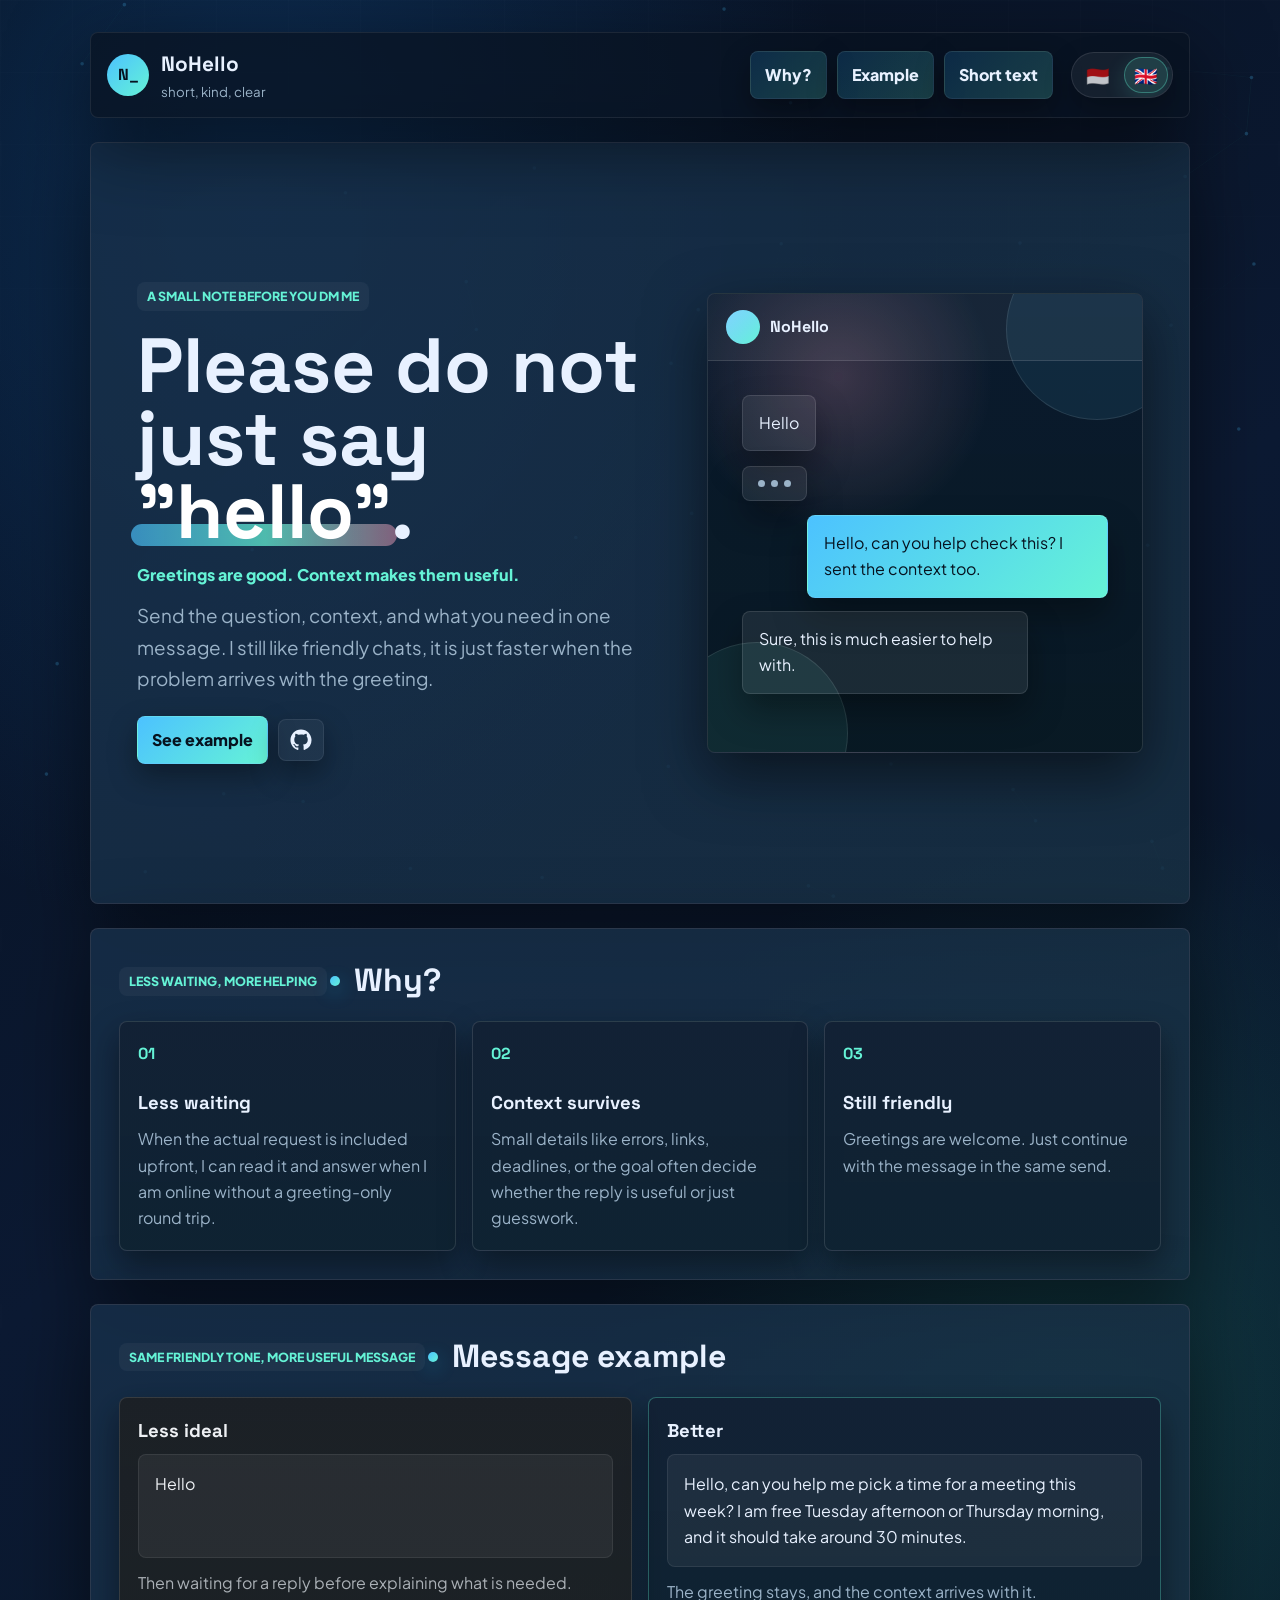
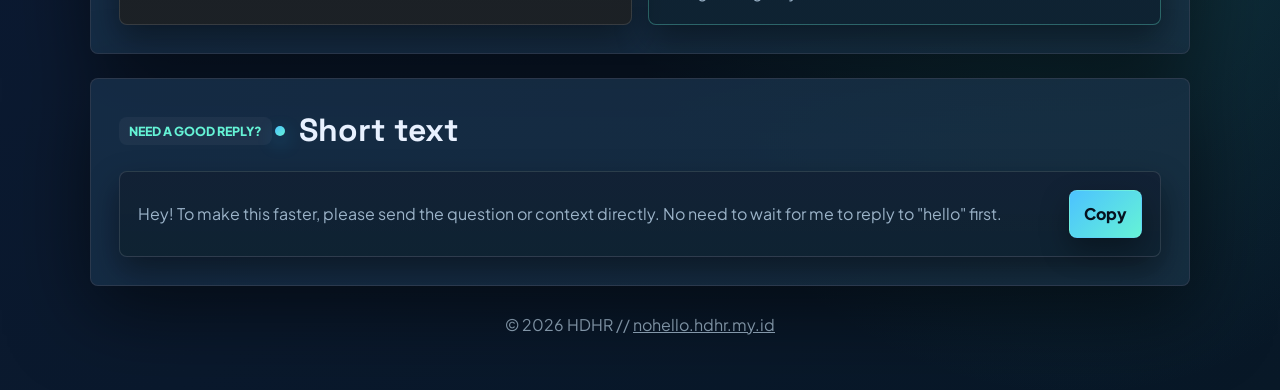
==== en/index.html @ 3a68c8d6 "Initial commit" ====
<!doctype html>
<html lang="en">
  <head>
    <meta charset="utf-8">
    <meta name="viewport" content="width=device-width, initial-scale=1">
    <title>NoHello // HDHR</title>
    <meta name="description" content="A short bilingual NoHello page for faster, kinder messages.">
    <meta name="theme-color" content="#071120">
    <meta property="og:title" content="NoHello // HDHR">
    <meta property="og:description" content="Please skip the lone hello and send the context too.">
    <meta property="og:type" content="website">
    <meta property="og:url" content="https://nohello.hdhr.my.id/en/">
    <link rel="canonical" href="https://nohello.hdhr.my.id/en/">
    <link rel="icon" href="../assets/favicon.ico" type="image/x-icon">
    <link rel="preconnect" href="https://fonts.googleapis.com">
    <link rel="preconnect" href="https://fonts.gstatic.com" crossorigin>
    <link href="https://fonts.googleapis.com/css2?family=Plus+Jakarta+Sans:wght@400;600;700;800&family=Space+Grotesk:wght@500;700&display=swap" rel="stylesheet">
    <link rel="stylesheet" href="../style.css">
  </head>
  <body>
    <canvas id="signal-canvas" aria-hidden="true"></canvas>

    <div class="container">
      <header>
        <a class="brand" href="#top" aria-label="NoHello home">
          <span class="brand-mark">N_</span>
          <span>
            <strong>NoHello</strong>
            <small data-i18n="brandTagline">short, kind, clear</small>
          </span>
        </a>

        <nav aria-label="Primary navigation">
          <a href="#why" data-i18n="navWhy">Why?</a>
          <a href="#example" data-i18n="navExample">Example</a>
          <a href="#copy" data-i18n="navCopy">Short text</a>
        </nav>

        <div class="lang-switch" aria-label="Language">
          <span class="lang-indicator" aria-hidden="true"></span>
          <a href="/id/" data-lang="id" aria-label="Bahasa Indonesia" title="Bahasa Indonesia">🇮🇩</a>
          <a class="is-active" href="/en/" data-lang="en" aria-label="English" title="English">🇬🇧</a>
        </div>
      </header>

      <main id="top">
        <section class="hero" aria-labelledby="hero-title">
          <div class="hero-copy">
            <p class="eyebrow" data-i18n="heroEyebrow">A small note before you DM me</p>
            <h1 id="hero-title" data-i18n-html="heroTitle">Please do not just say <span>"hello"</span>.</h1>
            <p id="typing-effect" class="typing" aria-live="polite"></p>
            <p class="lead" data-i18n="heroLead">Send the question, context, and what you need in one message. I still like friendly chats, it is just faster when the problem arrives with the greeting.</p>
            <div class="hero-actions">
              <a class="button primary" href="#example" data-i18n="heroCta">See example</a>
              <a class="button icon-button github-button" href="https://github.com/NoHello" rel="noreferrer" aria-label="Open NoHello on GitHub" data-i18n-aria="githubCta">
                <svg viewBox="0 0 24 24" aria-hidden="true" focusable="false">
                  <path fill-rule="evenodd" clip-rule="evenodd" d="M12 .5C5.65.5.5 5.65.5 12c0 5.09 3.29 9.39 7.86 10.91.58.1.79-.25.79-.56 0-.28-.01-1.2-.02-2.18-3.2.7-3.88-1.36-3.88-1.36-.52-1.33-1.28-1.68-1.28-1.68-1.05-.72.08-.7.08-.7 1.16.08 1.77 1.19 1.77 1.19 1.03 1.76 2.7 1.25 3.36.96.1-.75.4-1.25.73-1.54-2.56-.29-5.25-1.28-5.25-5.7 0-1.26.45-2.29 1.19-3.1-.12-.29-.52-1.47.11-3.05 0 0 .97-.31 3.17 1.18A10.96 10.96 0 0 1 12 5.98c.98 0 1.97.13 2.89.39 2.2-1.49 3.17-1.18 3.17-1.18.63 1.58.23 2.76.11 3.05.74.81 1.19 1.84 1.19 3.1 0 4.43-2.7 5.41-5.27 5.7.41.36.78 1.06.78 2.14 0 1.55-.01 2.8-.01 3.18 0 .31.21.67.8.56A11.51 11.51 0 0 0 23.5 12C23.5 5.65 18.35.5 12 .5Z"/>
                </svg>
              </a>
            </div>
          </div>

          <div class="chat-preview" aria-hidden="true">
            <div class="phone-bar">
              <span></span>
              <strong>NoHello</strong>
            </div>
            <div class="chat-stream">
              <p class="bubble other" data-chat="hello">Hello</p>
              <p class="bubble typing-dots"><span></span><span></span><span></span></p>
              <p class="bubble me" data-chat="better">Hello, can you help check this? I sent the context too.</p>
              <p class="bubble other small" data-chat="thanks">Sure, this is much easier to help with.</p>
            </div>
          </div>
        </section>

        <section id="why" aria-labelledby="why-title">
          <p class="eyebrow" data-i18n="whyEyebrow">Less waiting, more helping</p>
          <h2 id="why-title" data-i18n="whyTitle">Why?</h2>
          <div class="grid three">
            <article class="info-card">
              <span class="card-index">01</span>
              <h3 data-i18n="whyOneTitle">Less waiting</h3>
              <p data-i18n="whyOneText">When the actual request is included upfront, I can read it and answer when I am online without a greeting-only round trip.</p>
            </article>
            <article class="info-card">
              <span class="card-index">02</span>
              <h3 data-i18n="whyTwoTitle">Context survives</h3>
              <p data-i18n="whyTwoText">Small details like errors, links, deadlines, or the goal often decide whether the reply is useful or just guesswork.</p>
            </article>
            <article class="info-card">
              <span class="card-index">03</span>
              <h3 data-i18n="whyThreeTitle">Still friendly</h3>
              <p data-i18n="whyThreeText">Greetings are welcome. Just continue with the message in the same send.</p>
            </article>
          </div>
        </section>

        <section id="example" aria-labelledby="example-title">
          <p class="eyebrow" data-i18n="exampleEyebrow">Same friendly tone, more useful message</p>
          <h2 id="example-title" data-i18n="exampleTitle">Message example</h2>
          <div class="compare">
            <article class="message-card bad">
              <h3 data-i18n="badTitle">Less ideal</h3>
              <p data-i18n="badText">Hello</p>
              <p data-i18n="badMeta">Then waiting for a reply before explaining what is needed.</p>
            </article>
            <article class="message-card good">
              <h3 data-i18n="goodTitle">Better</h3>
              <p data-i18n="goodText">Hello, can you help me pick a time for a meeting this week? I am free Tuesday afternoon or Thursday morning, and it should take around 30 minutes.</p>
              <p data-i18n="goodMeta">The greeting stays, and the context arrives with it.</p>
            </article>
          </div>
        </section>

        <section id="copy" aria-labelledby="copy-title">
          <p class="eyebrow" data-i18n="copyEyebrow">Need a good reply?</p>
          <h2 id="copy-title" data-i18n="copyTitle">Short text</h2>
          <div class="copy-box">
            <p id="copyText" data-i18n="copyText">Hey! To make this faster, please send the question or context directly. No need to wait for me to reply to "hello" first.</p>
            <button id="copyButton" class="button primary" type="button" data-i18n="copyButton">Copy</button>
          </div>
        </section>
      </main>

      <footer>
        <p>© <span id="current-year"></span> HDHR // <a href="https://nohello.hdhr.my.id/en/">nohello.hdhr.my.id</a></p>
      </footer>
    </div>

    <script src="../script.js"></script>
  </body>
</html>
---- style.css ----
:root {
  --ink: #e8f1ff;
  --muted: #9bb3c8;
  --accent: #4cc2ff;
  --accent-2: #65f3d6;
  --accent-3: #ffd28c;
  --warm: #ff9fbd;
  --card: rgba(17, 31, 54, 0.82);
  --border: rgba(255, 255, 255, 0.12);
  --shadow: 0 24px 80px rgba(0, 0, 0, 0.55);
}

* {
  box-sizing: border-box;
}

html {
  scroll-behavior: smooth;
}

body {
  min-height: 100vh;
  margin: 0;
  overflow-x: hidden;
  font-family: "Plus Jakarta Sans", Arial, sans-serif;
  line-height: 1.65;
  color: var(--ink);
  background:
    radial-gradient(110% 90% at 20% 10%, rgba(20, 84, 152, 0.42), transparent 42%),
    radial-gradient(100% 80% at 84% 70%, rgba(44, 176, 142, 0.22), transparent 38%),
    linear-gradient(145deg, #071120 0%, #0c1a33 46%, #081827 100%);
}

body::before {
  position: fixed;
  inset: 0;
  z-index: 0;
  pointer-events: none;
  content: "";
  background-image:
    linear-gradient(rgba(255, 255, 255, 0.025) 1px, transparent 1px),
    linear-gradient(90deg, rgba(255, 255, 255, 0.025) 1px, transparent 1px);
  background-size: 72px 72px;
  mask-image: linear-gradient(to bottom, rgba(0, 0, 0, 0.48), transparent 82%);
}

a {
  color: inherit;
}

#signal-canvas {
  position: fixed;
  inset: 0;
  z-index: 0;
  width: 100%;
  height: 100%;
  pointer-events: none;
  opacity: 0.42;
}

.container {
  position: relative;
  z-index: 1;
  width: min(1100px, 92vw);
  margin: 0 auto;
  padding: 32px 0 42px;
}

header {
  position: sticky;
  top: 16px;
  z-index: 10;
  display: grid;
  grid-template-columns: auto 1fr auto;
  gap: 18px;
  align-items: center;
  padding: 14px 16px;
  background: rgba(9, 18, 32, 0.72);
  border: 1px solid rgba(255, 255, 255, 0.08);
  border-radius: 8px;
  box-shadow: var(--shadow);
  backdrop-filter: blur(14px);
}

.brand {
  display: inline-flex;
  gap: 12px;
  align-items: center;
  min-width: 0;
  text-decoration: none;
}

.brand-mark {
  display: grid;
  width: 42px;
  height: 42px;
  place-items: center;
  flex: 0 0 auto;
  font-family: "Space Grotesk", sans-serif;
  font-weight: 800;
  color: #06121f;
  background: linear-gradient(135deg, var(--accent), var(--accent-2));
  border-radius: 50%;
}

.brand strong {
  display: block;
  font-family: "Space Grotesk", sans-serif;
  font-size: 1.3rem;
}

.brand small {
  display: block;
  color: var(--muted);
  white-space: nowrap;
}

nav,
.hero-actions {
  display: flex;
  gap: 10px;
  align-items: center;
}

.lang-switch,
.hero-actions {
  display: flex;
  align-items: center;
}

nav {
  justify-content: flex-end;
  min-width: 0;
}

nav a,
.button {
  min-height: 42px;
  padding: 10px 14px;
  font: inherit;
  font-weight: 800;
  color: var(--ink);
  text-decoration: none;
  cursor: pointer;
  background: linear-gradient(135deg, rgba(35, 143, 218, 0.2), rgba(73, 190, 170, 0.26));
  border: 1px solid rgba(255, 255, 255, 0.08);
  border-radius: 8px;
  box-shadow: 0 12px 28px rgba(0, 0, 0, 0.35);
  transition: transform 0.2s ease, box-shadow 0.2s ease, background 0.2s ease;
}

.lang-switch {
  position: relative;
  gap: 4px;
  padding: 4px;
  background: rgba(255, 255, 255, 0.055);
  border: 1px solid rgba(255, 255, 255, 0.1);
  border-radius: 999px;
  box-shadow: 0 12px 28px rgba(0, 0, 0, 0.28);
  overflow: hidden;
}

.lang-indicator {
  position: absolute;
  top: 4px;
  bottom: 4px;
  left: 4px;
  width: calc(50% - 6px);
  pointer-events: none;
  background: rgba(101, 243, 214, 0.14);
  border: 1px solid rgba(101, 243, 214, 0.34);
  border-radius: 999px;
  box-shadow: 0 8px 22px rgba(101, 243, 214, 0.16);
  transition: transform 0.32s ease;
}

html[lang="en"] .lang-indicator {
  transform: translateX(calc(100% + 4px));
}

.lang-switch a {
  position: relative;
  z-index: 1;
  display: inline-grid;
  min-width: 42px;
  min-height: 36px;
  padding: 0 10px;
  place-items: center;
  font-size: 1.18rem;
  line-height: 1;
  text-decoration: none;
  border-radius: 999px;
  filter: saturate(0.78);
  opacity: 0.74;
  transition: filter 0.22s ease, opacity 0.22s ease, transform 0.22s ease;
}

nav a:hover,
.button:hover {
  transform: translateY(-2px);
  box-shadow: 0 16px 36px rgba(0, 0, 0, 0.48);
}

.lang-switch a:hover {
  transform: translateY(-1px);
  opacity: 1;
}

.lang-switch a.is-active {
  filter: saturate(1.08);
  opacity: 1;
}

.button.primary {
  color: #06121f;
  background: linear-gradient(135deg, var(--accent), var(--accent-2));
}

main {
  transition: opacity 0.22s ease, transform 0.22s ease, filter 0.22s ease;
}

body.is-switching main {
  opacity: 0;
  filter: blur(4px);
  transform: translateY(8px);
}

.button.ghost {
  background: rgba(255, 255, 255, 0.04);
}

.icon-button {
  display: inline-grid;
  width: 46px;
  min-width: 46px;
  padding: 0;
  place-items: center;
  background: rgba(255, 255, 255, 0.045);
}

.icon-button svg {
  width: 22px;
  height: 22px;
  fill: currentColor;
}

.github-button:hover {
  color: var(--accent-2);
}

main section {
  position: relative;
  margin-top: 24px;
  padding: 34px 28px 28px;
  overflow: hidden;
  scroll-margin-top: 118px;
  background: var(--card);
  border: 1px solid var(--border);
  border-radius: 8px;
  box-shadow: var(--shadow);
}

main section::after {
  position: absolute;
  inset: 0;
  z-index: 0;
  pointer-events: none;
  content: "";
  background: linear-gradient(135deg, rgba(76, 194, 255, 0.08), rgba(101, 243, 214, 0.07));
  mix-blend-mode: screen;
}

main section > * {
  position: relative;
  z-index: 1;
}

.hero {
  display: grid;
  grid-template-columns: minmax(0, 1.1fr) minmax(320px, 0.9fr);
  gap: clamp(22px, 4vw, 36px);
  align-items: center;
  min-height: calc(100vh - 138px);
  padding: clamp(28px, 5vw, 46px);
}

.eyebrow {
  display: inline-flex;
  max-width: 100%;
  padding: 6px 10px;
  margin: 0 0 18px;
  overflow-wrap: anywhere;
  font-weight: 800;
  font-size: 0.78rem;
  line-height: 1.35;
  color: var(--accent-2);
  text-transform: uppercase;
  background: rgba(255, 255, 255, 0.045);
  border-radius: 8px;
  box-shadow: none;
}

h1,
h2,
h3,
p {
  margin-top: 0;
}

h1,
h2,
h3 {
  font-family: "Space Grotesk", "Plus Jakarta Sans", sans-serif;
}

h1 {
  max-width: 860px;
  margin-bottom: 14px;
  font-size: clamp(2.45rem, 6vw, 5.4rem);
  line-height: 0.95;
  animation: hero-rise 0.85s 0.18s ease both;
}

h1 span {
  position: relative;
  display: inline-block;
  color: #ffffff;
  white-space: nowrap;
}

h1 span::after {
  position: absolute;
  right: -0.08em;
  bottom: 0.03em;
  left: -0.08em;
  z-index: -1;
  height: 0.28em;
  content: "";
  background: linear-gradient(90deg, rgba(76, 194, 255, 0.65), rgba(101, 243, 214, 0.72), rgba(255, 159, 189, 0.46));
  border-radius: 999px;
  transform-origin: left center;
  animation: highlight-sweep 3.4s ease-in-out infinite;
}

h2 {
  display: inline-flex;
  gap: 14px;
  align-items: center;
  margin-bottom: 22px;
  font-size: clamp(1.45rem, 3vw, 2rem);
  line-height: 1.12;
}

h2::before {
  width: 10px;
  height: 10px;
  flex: 0 0 auto;
  content: "";
  background: linear-gradient(135deg, var(--accent), var(--accent-2));
  border-radius: 50%;
  box-shadow: 0 6px 18px rgba(26, 180, 255, 0.4);
}

.typing {
  min-height: 1.5em;
  margin-bottom: 12px;
  font-weight: 800;
  color: var(--accent-2);
}

.lead {
  max-width: 720px;
  margin-bottom: 22px;
  font-size: clamp(1.02rem, 2vw, 1.18rem);
  color: var(--muted);
}

.chat-preview {
  position: relative;
  overflow: hidden;
  min-height: 460px;
  background:
    radial-gradient(circle at 30% 18%, rgba(255, 159, 189, 0.2), transparent 32%),
    linear-gradient(180deg, rgba(10, 25, 44, 0.9), rgba(8, 25, 35, 0.94));
  border: 1px solid var(--border);
  border-radius: 8px;
  box-shadow: 0 22px 60px rgba(0, 0, 0, 0.52);
}

.chat-preview::before,
.chat-preview::after {
  position: absolute;
  width: 180px;
  height: 180px;
  content: "";
  border: 1px solid rgba(255, 255, 255, 0.1);
  border-radius: 50%;
  animation: drift 8s ease-in-out infinite;
}

.chat-preview::before {
  top: -56px;
  right: -46px;
  background: rgba(76, 194, 255, 0.09);
}

.chat-preview::after {
  bottom: -72px;
  left: -42px;
  background: rgba(101, 243, 214, 0.08);
  animation-delay: -3s;
}

.phone-bar {
  position: relative;
  z-index: 1;
  display: flex;
  gap: 10px;
  align-items: center;
  padding: 16px 18px;
  background: rgba(255, 255, 255, 0.05);
  border-bottom: 1px solid var(--border);
}

.phone-bar span {
  width: 34px;
  height: 34px;
  background:
    linear-gradient(135deg, rgba(255, 255, 255, 0.3), transparent),
    linear-gradient(135deg, var(--accent), var(--accent-2));
  border-radius: 999px;
}

.phone-bar strong {
  font-family: "Space Grotesk", sans-serif;
}

.chat-stream {
  position: relative;
  z-index: 1;
  display: flex;
  flex-direction: column;
  gap: 14px;
  padding: clamp(20px, 4vw, 34px);
}

.bubble {
  width: fit-content;
  max-width: min(82%, 360px);
  padding: 14px 16px;
  margin: 0;
  color: var(--ink);
  background: rgba(255, 255, 255, 0.075);
  border: 1px solid rgba(255, 255, 255, 0.11);
  border-radius: 8px;
  box-shadow: 0 18px 34px rgba(0, 0, 0, 0.34);
  animation: bubble-in 0.7s both, float-soft 5.5s ease-in-out infinite;
}

.bubble.me {
  align-self: flex-end;
  color: #06121f;
  background: linear-gradient(135deg, var(--accent), var(--accent-2));
  animation-delay: 0.35s, 1s;
}

.bubble.other {
  align-self: flex-start;
}

.bubble.small {
  max-width: min(78%, 320px);
  animation-delay: 0.75s, 2s;
}

.typing-dots {
  display: flex;
  gap: 6px;
  align-items: center;
  padding: 13px 15px;
}

.typing-dots span {
  width: 7px;
  height: 7px;
  background: var(--muted);
  border-radius: 50%;
  animation: dot-pulse 1s infinite ease-in-out;
}

.typing-dots span:nth-child(2) {
  animation-delay: 0.16s;
}

.typing-dots span:nth-child(3) {
  animation-delay: 0.32s;
}

@keyframes bubble-in {
  from {
    opacity: 0;
    transform: translateY(18px) scale(0.98);
  }

  to {
    opacity: 1;
    transform: translateY(0) scale(1);
  }
}

@keyframes float-soft {
  50% {
    transform: translateY(-5px);
  }
}

@keyframes drift {
  50% {
    transform: translate3d(12px, 16px, 0) scale(1.08);
  }
}

@keyframes dot-pulse {
  50% {
    opacity: 0.35;
    transform: translateY(-3px);
  }
}

@keyframes hero-rise {
  from {
    opacity: 0;
    transform: translateY(18px);
  }

  to {
    opacity: 1;
    transform: translateY(0);
  }
}

@keyframes highlight-sweep {
  0%,
  100% {
    opacity: 0.58;
    transform: scaleX(0.72);
  }

  45%,
  65% {
    opacity: 1;
    transform: scaleX(1);
  }
}

.grid,
.compare {
  display: grid;
  gap: 16px;
}

.grid.three {
  grid-template-columns: repeat(3, minmax(0, 1fr));
}

.compare {
  grid-template-columns: repeat(2, minmax(0, 1fr));
}

.info-card,
.message-card,
.copy-box {
  padding: 18px;
  background: linear-gradient(180deg, rgba(18, 33, 53, 0.94), rgba(15, 35, 50, 0.96));
  border: 1px solid var(--border);
  border-radius: 8px;
  box-shadow: 0 14px 32px rgba(0, 0, 0, 0.42);
}

.info-card {
  transition: transform 0.2s ease, box-shadow 0.2s ease;
}

.info-card:hover {
  transform: translateY(-3px);
  box-shadow: 0 18px 42px rgba(0, 0, 0, 0.52);
}

.card-index {
  display: inline-flex;
  margin-bottom: 20px;
  font-family: "Space Grotesk", sans-serif;
  font-weight: 800;
  color: var(--accent-2);
}

.info-card h3,
.message-card h3 {
  margin-bottom: 8px;
  font-size: 1.16rem;
}

.info-card p,
.message-card p,
.copy-box p {
  margin-bottom: 0;
  color: var(--muted);
}

.message-card.bad {
  filter: grayscale(0.75);
}

.message-card.good {
  border-color: rgba(101, 243, 214, 0.32);
}

.message-card > p:first-of-type {
  min-height: 104px;
  padding: 16px;
  margin-bottom: 12px;
  color: var(--ink);
  background: rgba(255, 255, 255, 0.055);
  border: 1px solid rgba(255, 255, 255, 0.08);
  border-radius: 8px;
}

.copy-box {
  display: grid;
  grid-template-columns: 1fr auto;
  gap: 16px;
  align-items: center;
}

footer {
  padding: 26px 0 10px;
  color: var(--muted);
  text-align: center;
}

footer p {
  margin-bottom: 0;
}

@media (max-width: 900px) {
  header,
  .hero,
  .grid.three,
  .compare,
  .copy-box {
    grid-template-columns: 1fr;
  }

  nav {
    justify-content: flex-start;
    flex-wrap: wrap;
  }

  .lang-switch {
    justify-self: start;
  }

  .hero {
    min-height: auto;
  }
}

@media (max-width: 640px) {
  .container {
    width: min(100% - 28px, 1100px);
    padding-top: 14px;
  }

  header {
    top: 8px;
    gap: 12px;
  }

  nav a {
    flex: 1 1 auto;
    justify-content: center;
  }

  main section {
    padding: 20px;
  }

  h1 {
    font-size: clamp(2.15rem, 14vw, 3.6rem);
  }

  .hero-actions {
    align-items: stretch;
    flex-direction: column;
  }
}
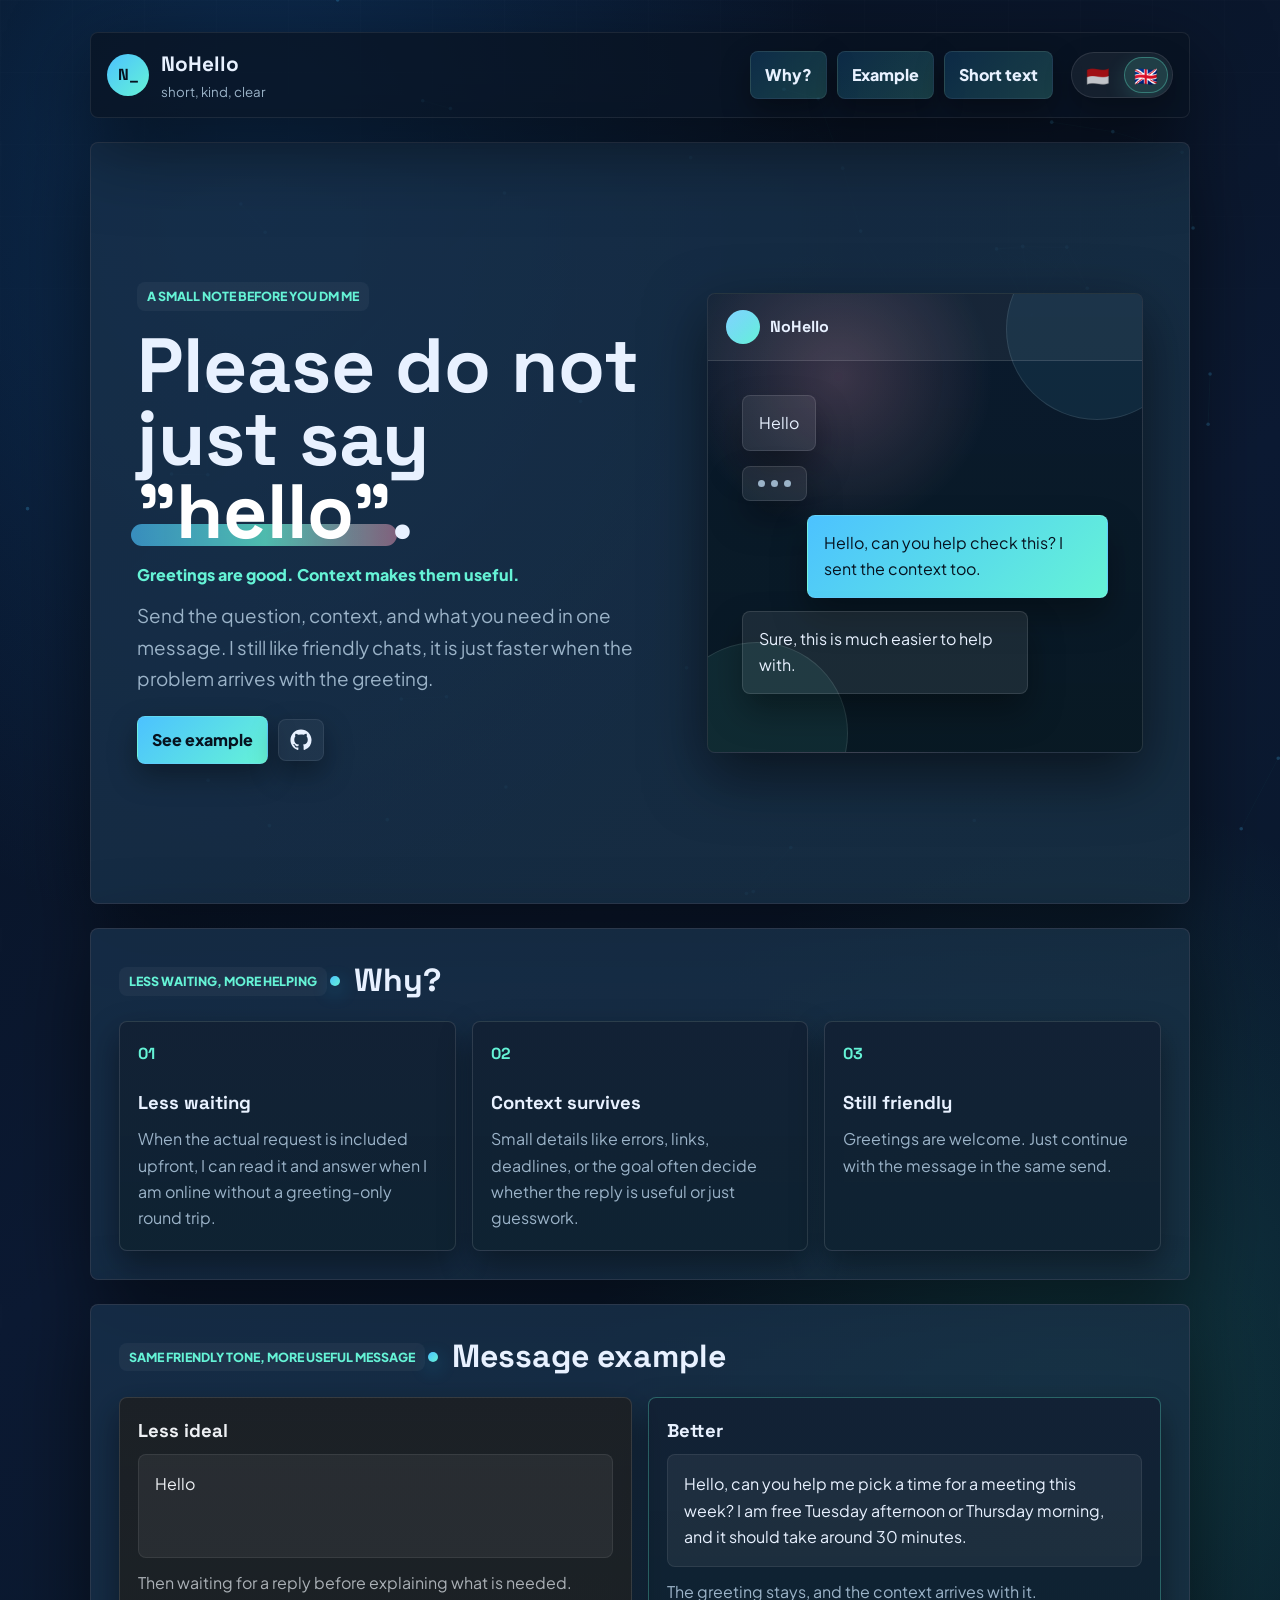
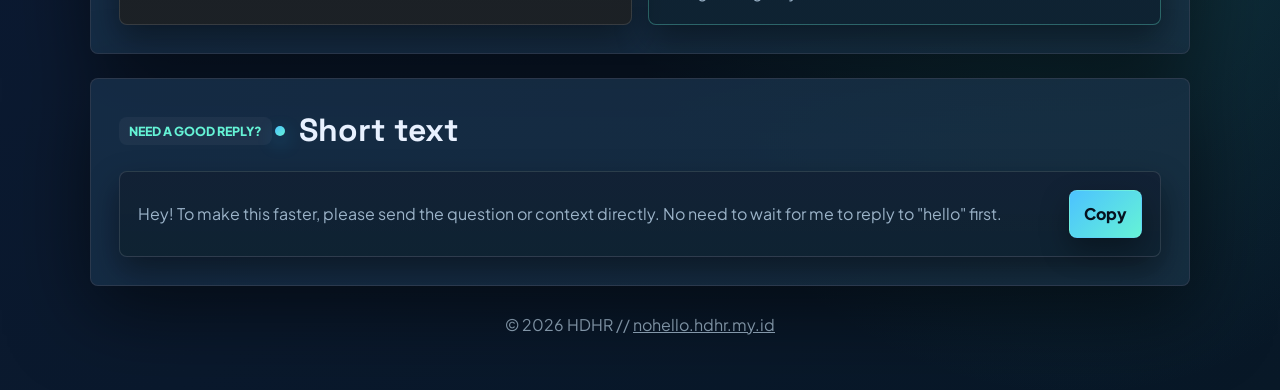
==== commit fafc23b3: "Update GitHub link to the SC instead" ====
--- a/en/index.html
+++ b/en/index.html
@@ -52,7 +52,7 @@
             <p class="lead" data-i18n="heroLead">Send the question, context, and what you need in one message. I still like friendly chats, it is just faster when the problem arrives with the greeting.</p>
             <div class="hero-actions">
               <a class="button primary" href="#example" data-i18n="heroCta">See example</a>
-              <a class="button icon-button github-button" href="https://github.com/NoHello" rel="noreferrer" aria-label="Open NoHello on GitHub" data-i18n-aria="githubCta">
+              <a class="button icon-button github-button" href="https://github.com/HDHR/NoHello" rel="noreferrer" aria-label="Checkout the source code" data-i18n-aria="githubCta">
                 <svg viewBox="0 0 24 24" aria-hidden="true" focusable="false">
                   <path fill-rule="evenodd" clip-rule="evenodd" d="M12 .5C5.65.5.5 5.65.5 12c0 5.09 3.29 9.39 7.86 10.91.58.1.79-.25.79-.56 0-.28-.01-1.2-.02-2.18-3.2.7-3.88-1.36-3.88-1.36-.52-1.33-1.28-1.68-1.28-1.68-1.05-.72.08-.7.08-.7 1.16.08 1.77 1.19 1.77 1.19 1.03 1.76 2.7 1.25 3.36.96.1-.75.4-1.25.73-1.54-2.56-.29-5.25-1.28-5.25-5.7 0-1.26.45-2.29 1.19-3.1-.12-.29-.52-1.47.11-3.05 0 0 .97-.31 3.17 1.18A10.96 10.96 0 0 1 12 5.98c.98 0 1.97.13 2.89.39 2.2-1.49 3.17-1.18 3.17-1.18.63 1.58.23 2.76.11 3.05.74.81 1.19 1.84 1.19 3.1 0 4.43-2.7 5.41-5.27 5.7.41.36.78 1.06.78 2.14 0 1.55-.01 2.8-.01 3.18 0 .31.21.67.8.56A11.51 11.51 0 0 0 23.5 12C23.5 5.65 18.35.5 12 .5Z"/>
                 </svg>
--- a/style.css
+++ b/style.css
@@ -217,13 +217,12 @@
 }
 
 main {
-  transition: opacity 0.22s ease, transform 0.22s ease, filter 0.22s ease;
+  transition: opacity 0.16s ease, transform 0.16s ease;
 }
 
 body.is-switching main {
-  opacity: 0;
-  filter: blur(4px);
-  transform: translateY(8px);
+  opacity: 0.24;
+  transform: translateY(5px);
 }
 
 .button.ghost {
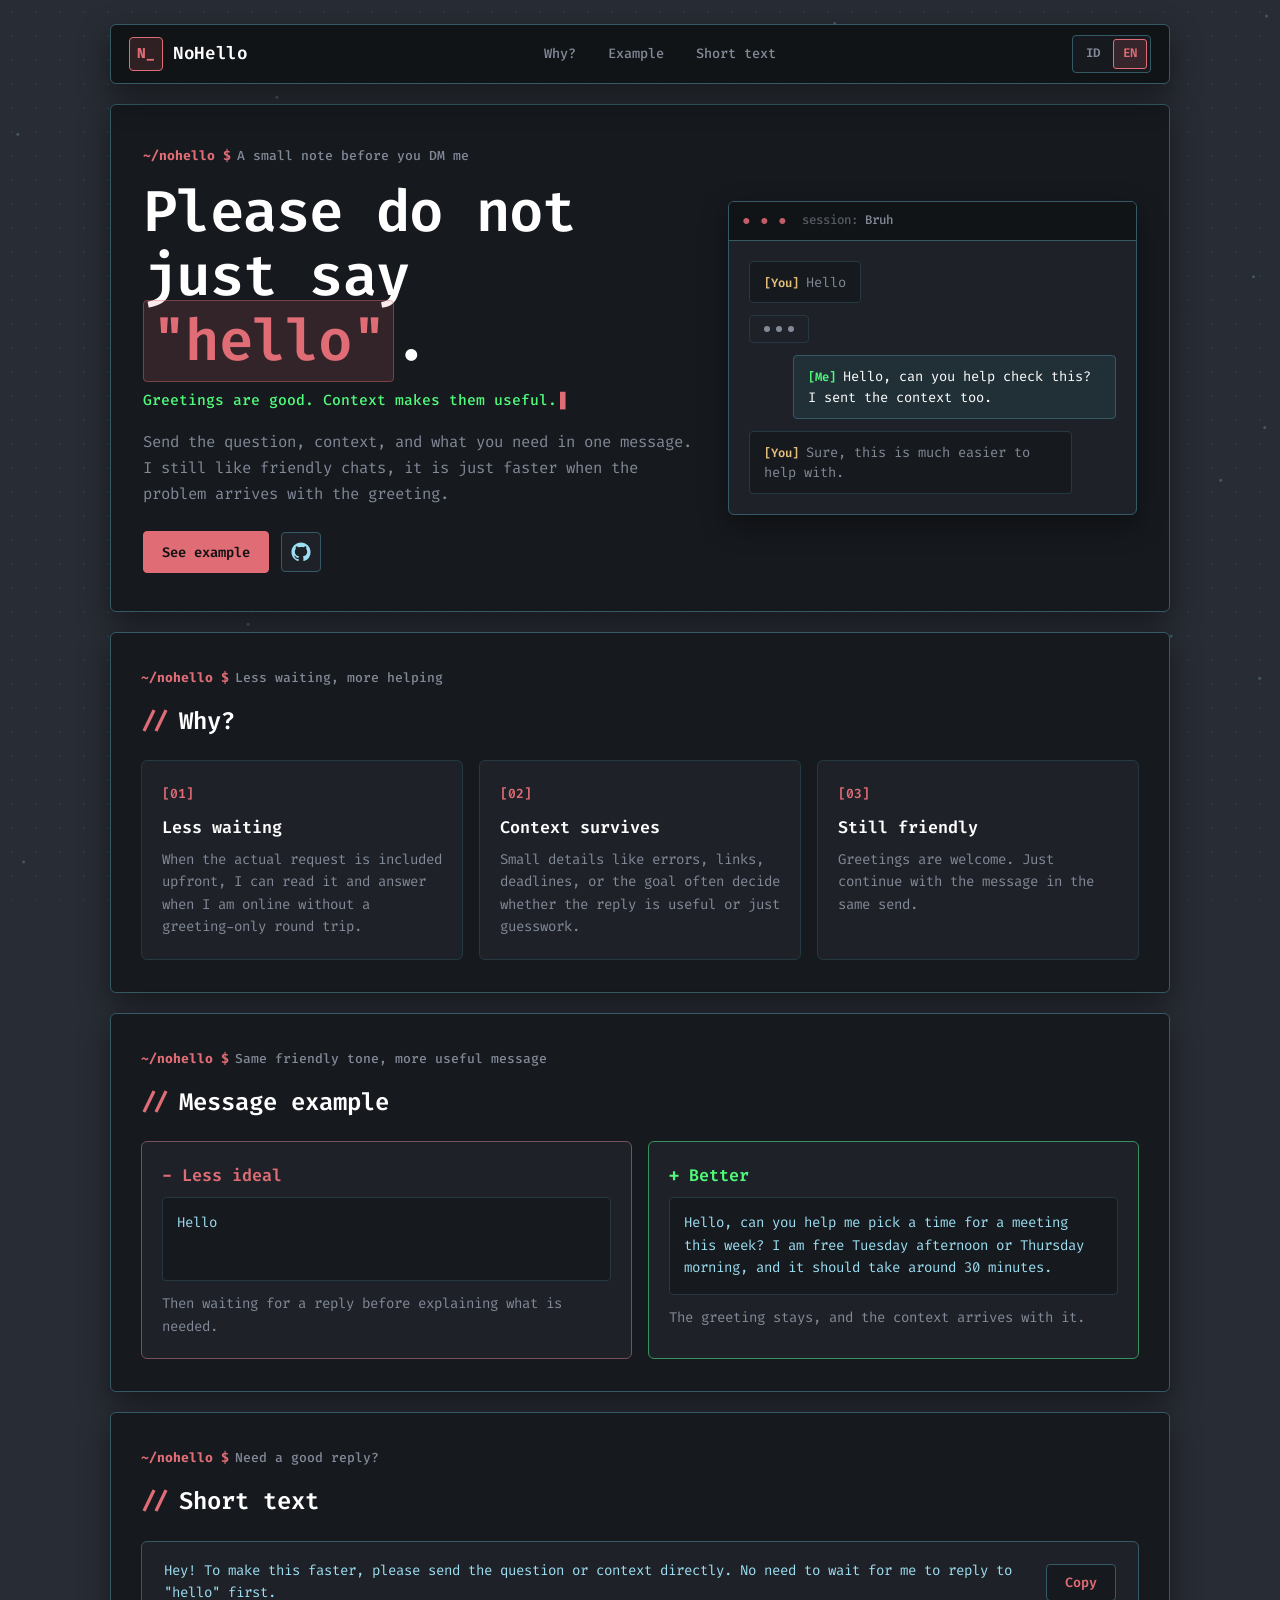
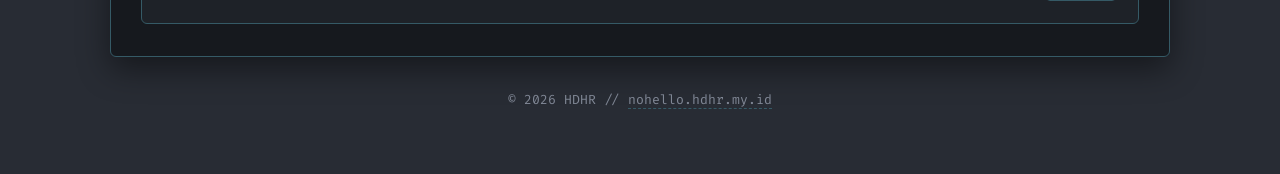
==== commit 968a00d7: "Revamp UI" ====
--- a/en/index.html
+++ b/en/index.html
@@ -5,7 +5,7 @@
     <meta name="viewport" content="width=device-width, initial-scale=1">
     <title>NoHello // HDHR</title>
     <meta name="description" content="A short bilingual NoHello page for faster, kinder messages.">
-    <meta name="theme-color" content="#071120">
+    <meta name="theme-color" content="#282c34">
     <meta property="og:title" content="NoHello // HDHR">
     <meta property="og:description" content="Please skip the lone hello and send the context too.">
     <meta property="og:type" content="website">
@@ -14,7 +14,7 @@
     <link rel="icon" href="../assets/favicon.ico" type="image/x-icon">
     <link rel="preconnect" href="https://fonts.googleapis.com">
     <link rel="preconnect" href="https://fonts.gstatic.com" crossorigin>
-    <link href="https://fonts.googleapis.com/css2?family=Plus+Jakarta+Sans:wght@400;600;700;800&family=Space+Grotesk:wght@500;700&display=swap" rel="stylesheet">
+    <link href="https://fonts.googleapis.com/css2?family=Fira+Code:wght@400;500;600;700&family=JetBrains+Mono:wght@400;500;600;700&display=swap" rel="stylesheet">
     <link rel="stylesheet" href="../style.css">
   </head>
   <body>
@@ -24,10 +24,7 @@
       <header>
         <a class="brand" href="#top" aria-label="NoHello home">
           <span class="brand-mark">N_</span>
-          <span>
-            <strong>NoHello</strong>
-            <small data-i18n="brandTagline">short, kind, clear</small>
-          </span>
+          <strong>NoHello</strong>
         </a>
 
         <nav aria-label="Primary navigation">
@@ -38,8 +35,8 @@
 
         <div class="lang-switch" aria-label="Language">
           <span class="lang-indicator" aria-hidden="true"></span>
-          <a href="/id/" data-lang="id" aria-label="Bahasa Indonesia" title="Bahasa Indonesia">🇮🇩</a>
-          <a class="is-active" href="/en/" data-lang="en" aria-label="English" title="English">🇬🇧</a>
+          <a href="/id/" data-lang="id" aria-label="Bahasa Indonesia" title="Bahasa Indonesia">ID</a>
+          <a class="is-active" href="/en/" data-lang="en" aria-label="English" title="English">EN</a>
         </div>
       </header>
 
@@ -63,7 +60,7 @@
           <div class="chat-preview" aria-hidden="true">
             <div class="phone-bar">
               <span></span>
-              <strong>NoHello</strong>
+              <strong>Bruh</strong>
             </div>
             <div class="chat-stream">
               <p class="bubble other" data-chat="hello">Hello</p>
@@ -79,17 +76,17 @@
           <h2 id="why-title" data-i18n="whyTitle">Why?</h2>
           <div class="grid three">
             <article class="info-card">
-              <span class="card-index">01</span>
+              <span class="card-index">[01]</span>
               <h3 data-i18n="whyOneTitle">Less waiting</h3>
               <p data-i18n="whyOneText">When the actual request is included upfront, I can read it and answer when I am online without a greeting-only round trip.</p>
             </article>
             <article class="info-card">
-              <span class="card-index">02</span>
+              <span class="card-index">[02]</span>
               <h3 data-i18n="whyTwoTitle">Context survives</h3>
               <p data-i18n="whyTwoText">Small details like errors, links, deadlines, or the goal often decide whether the reply is useful or just guesswork.</p>
             </article>
             <article class="info-card">
-              <span class="card-index">03</span>
+              <span class="card-index">[03]</span>
               <h3 data-i18n="whyThreeTitle">Still friendly</h3>
               <p data-i18n="whyThreeText">Greetings are welcome. Just continue with the message in the same send.</p>
             </article>
--- a/style.css
+++ b/style.css
@@ -1,13 +1,26 @@
+/* ============================================ */
+/* NoHello — Odysseus Web Theme                 */
+/* Inspired by odysseus-dev/odysseus            */
+/* ============================================ */
+
 :root {
-  --ink: #e8f1ff;
-  --muted: #9bb3c8;
-  --accent: #4cc2ff;
-  --accent-2: #65f3d6;
-  --accent-3: #ffd28c;
-  --warm: #ff9fbd;
-  --card: rgba(17, 31, 54, 0.82);
-  --border: rgba(255, 255, 255, 0.12);
-  --shadow: 0 24px 80px rgba(0, 0, 0, 0.55);
+  /* Core Odysseus Palette */
+  --bg: #282c34;
+  --bg-alt: #1e2228;
+  --panel: #16191e;
+  --panel-header: #111417;
+  --fg: #9cdef2;
+  --fg-bright: #ffffff;
+  --fg-muted: #828997;
+  --border: #355a66;
+  --border-muted: #243942;
+  --red: #e06c75;
+  --accent: #00aaff;
+  --green: #50fa7b;
+  --warn: #e5c07b;
+  --shadow: 0 12px 32px rgba(0, 0, 0, 0.45);
+
+  --font-mono: 'Fira Code', 'JetBrains Mono', 'Cascadia Code', monospace;
 }
 
 * {
@@ -22,26 +35,14 @@
   min-height: 100vh;
   margin: 0;
   overflow-x: hidden;
-  font-family: "Plus Jakarta Sans", Arial, sans-serif;
-  line-height: 1.65;
-  color: var(--ink);
-  background:
-    radial-gradient(110% 90% at 20% 10%, rgba(20, 84, 152, 0.42), transparent 42%),
-    radial-gradient(100% 80% at 84% 70%, rgba(44, 176, 142, 0.22), transparent 38%),
-    linear-gradient(145deg, #071120 0%, #0c1a33 46%, #081827 100%);
-}
-
-body::before {
-  position: fixed;
-  inset: 0;
-  z-index: 0;
-  pointer-events: none;
-  content: "";
-  background-image:
-    linear-gradient(rgba(255, 255, 255, 0.025) 1px, transparent 1px),
-    linear-gradient(90deg, rgba(255, 255, 255, 0.025) 1px, transparent 1px);
-  background-size: 72px 72px;
-  mask-image: linear-gradient(to bottom, rgba(0, 0, 0, 0.48), transparent 82%);
+  font-family: var(--font-mono);
+  font-size: 15px;
+  line-height: 1.6;
+  color: var(--fg);
+  background-color: var(--bg);
+  background-image: radial-gradient(color-mix(in srgb, var(--border) 30%, transparent) 1px, transparent 1px);
+  background-size: 24px 24px;
+  background-attachment: fixed;
 }
 
 a {
@@ -55,506 +56,401 @@
   width: 100%;
   height: 100%;
   pointer-events: none;
-  opacity: 0.42;
+  opacity: 0.55;
 }
 
 .container {
   position: relative;
   z-index: 1;
-  width: min(1100px, 92vw);
+  width: min(1060px, 92vw);
   margin: 0 auto;
-  padding: 32px 0 42px;
-}
-
+  padding: 24px 0 48px;
+}
+
+/* Header & Brand */
 header {
   position: sticky;
-  top: 16px;
+  top: 12px;
   z-index: 10;
-  display: grid;
-  grid-template-columns: auto 1fr auto;
-  gap: 18px;
-  align-items: center;
-  padding: 14px 16px;
-  background: rgba(9, 18, 32, 0.72);
-  border: 1px solid rgba(255, 255, 255, 0.08);
-  border-radius: 8px;
+  display: flex;
+  justify-content: space-between;
+  align-items: center;
+  gap: 16px;
+  padding: 10px 18px;
+  background: var(--panel-header);
+  border: 1px solid var(--border);
+  border-radius: 6px;
   box-shadow: var(--shadow);
-  backdrop-filter: blur(14px);
 }
 
 .brand {
   display: inline-flex;
-  gap: 12px;
-  align-items: center;
-  min-width: 0;
+  gap: 10px;
+  align-items: center;
   text-decoration: none;
+  color: var(--fg-bright);
 }
 
 .brand-mark {
   display: grid;
-  width: 42px;
-  height: 42px;
+  width: 34px;
+  height: 34px;
   place-items: center;
-  flex: 0 0 auto;
-  font-family: "Space Grotesk", sans-serif;
-  font-weight: 800;
-  color: #06121f;
-  background: linear-gradient(135deg, var(--accent), var(--accent-2));
-  border-radius: 50%;
+  font-family: var(--font-mono);
+  font-weight: 700;
+  font-size: 0.9rem;
+  color: var(--red);
+  background: color-mix(in srgb, var(--red) 14%, transparent);
+  border: 1px solid var(--red);
+  border-radius: 4px;
 }
 
 .brand strong {
   display: block;
-  font-family: "Space Grotesk", sans-serif;
-  font-size: 1.3rem;
-}
-
-.brand small {
-  display: block;
-  color: var(--muted);
-  white-space: nowrap;
-}
-
-nav,
+  font-family: var(--font-mono);
+  font-size: 1.1rem;
+  font-weight: 600;
+  color: var(--fg-bright);
+  letter-spacing: -0.02em;
+}
+
+nav {
+  display: flex;
+  gap: 6px;
+  align-items: center;
+}
+
+nav a {
+  padding: 6px 12px;
+  font-size: 0.85rem;
+  font-weight: 500;
+  color: var(--fg-muted);
+  text-decoration: none;
+  border: 1px solid transparent;
+  border-radius: 4px;
+  transition: all 0.15s ease;
+}
+
+nav a:hover {
+  color: var(--red);
+  background: var(--panel);
+  border-color: var(--border-muted);
+}
+
+/* Language Switcher */
+.lang-switch {
+  display: inline-flex;
+  align-items: center;
+  gap: 3px;
+  padding: 3px;
+  background: var(--panel);
+  border: 1px solid var(--border);
+  border-radius: 4px;
+}
+
+.lang-switch a {
+  padding: 4px 9px;
+  font-size: 0.78rem;
+  font-weight: 600;
+  color: var(--fg-muted);
+  text-decoration: none;
+  border: 1px solid transparent;
+  border-radius: 3px;
+  transition: all 0.15s ease;
+}
+
+.lang-switch a:hover {
+  color: var(--fg);
+}
+
+.lang-switch a.is-active {
+  color: var(--red);
+  background: color-mix(in srgb, var(--red) 16%, transparent);
+  border-color: var(--red);
+}
+
+.lang-indicator {
+  display: none;
+}
+
+/* Main Content & Sections */
+main {
+  transition: opacity 0.16s ease, transform 0.16s ease;
+}
+
+body.is-switching main {
+  opacity: 0.3;
+  transform: translateY(4px);
+}
+
+main section {
+  position: relative;
+  margin-top: 20px;
+  padding: 32px 30px;
+  background: var(--panel);
+  border: 1px solid var(--border);
+  border-radius: 6px;
+  box-shadow: var(--shadow);
+  scroll-margin-top: 90px;
+}
+
+.hero {
+  display: grid;
+  grid-template-columns: minmax(0, 1.15fr) minmax(320px, 0.85fr);
+  gap: 32px;
+  align-items: center;
+  padding: 38px 32px;
+}
+
+.eyebrow {
+  display: inline-flex;
+  align-items: center;
+  gap: 6px;
+  margin: 0 0 14px;
+  font-size: 0.82rem;
+  font-weight: 500;
+  color: var(--fg-muted);
+}
+
+.eyebrow::before {
+  content: "~/nohello $ ";
+  color: var(--red);
+  font-weight: 700;
+}
+
+h1, h2, h3, p {
+  margin-top: 0;
+}
+
+h1 {
+  font-family: var(--font-mono);
+  font-size: clamp(2.1rem, 4.8vw, 3.6rem);
+  font-weight: 600;
+  line-height: 1.12;
+  color: var(--fg-bright);
+  margin-bottom: 16px;
+  letter-spacing: -0.03em;
+}
+
+h1 span {
+  color: var(--red);
+  background: color-mix(in srgb, var(--red) 14%, transparent);
+  padding: 2px 8px;
+  border: 1px solid color-mix(in srgb, var(--red) 40%, transparent);
+  border-radius: 4px;
+}
+
+h2 {
+  display: flex;
+  align-items: center;
+  gap: 10px;
+  margin-bottom: 20px;
+  font-family: var(--font-mono);
+  font-size: 1.5rem;
+  font-weight: 600;
+  color: var(--fg-bright);
+}
+
+h2::before {
+  content: "//";
+  color: var(--red);
+  font-weight: 700;
+}
+
+.typing {
+  min-height: 1.5em;
+  margin-bottom: 16px;
+  font-size: 0.92rem;
+  font-weight: 500;
+  color: var(--green);
+}
+
+.typing::after {
+  content: "▋";
+  display: inline-block;
+  margin-left: 3px;
+  color: var(--red);
+  animation: blink 1s step-end infinite;
+}
+
+@keyframes blink {
+  0%, 100% { opacity: 1; }
+  50% { opacity: 0; }
+}
+
+.lead {
+  max-width: 680px;
+  margin-bottom: 24px;
+  font-size: 0.98rem;
+  line-height: 1.65;
+  color: var(--fg-muted);
+}
+
+/* Buttons */
 .hero-actions {
   display: flex;
-  gap: 10px;
-  align-items: center;
-}
-
-.lang-switch,
-.hero-actions {
-  display: flex;
-  align-items: center;
-}
-
-nav {
-  justify-content: flex-end;
-  min-width: 0;
-}
-
-nav a,
+  gap: 12px;
+  align-items: center;
+}
+
 .button {
-  min-height: 42px;
-  padding: 10px 14px;
-  font: inherit;
-  font-weight: 800;
-  color: var(--ink);
+  display: inline-flex;
+  align-items: center;
+  justify-content: center;
+  gap: 8px;
+  padding: 9px 18px;
+  font-family: var(--font-mono);
+  font-size: 0.86rem;
+  font-weight: 600;
   text-decoration: none;
   cursor: pointer;
-  background: linear-gradient(135deg, rgba(35, 143, 218, 0.2), rgba(73, 190, 170, 0.26));
-  border: 1px solid rgba(255, 255, 255, 0.08);
-  border-radius: 8px;
-  box-shadow: 0 12px 28px rgba(0, 0, 0, 0.35);
-  transition: transform 0.2s ease, box-shadow 0.2s ease, background 0.2s ease;
-}
-
-.lang-switch {
-  position: relative;
-  gap: 4px;
-  padding: 4px;
-  background: rgba(255, 255, 255, 0.055);
-  border: 1px solid rgba(255, 255, 255, 0.1);
-  border-radius: 999px;
-  box-shadow: 0 12px 28px rgba(0, 0, 0, 0.28);
-  overflow: hidden;
-}
-
-.lang-indicator {
-  position: absolute;
-  top: 4px;
-  bottom: 4px;
-  left: 4px;
-  width: calc(50% - 6px);
-  pointer-events: none;
-  background: rgba(101, 243, 214, 0.14);
-  border: 1px solid rgba(101, 243, 214, 0.34);
-  border-radius: 999px;
-  box-shadow: 0 8px 22px rgba(101, 243, 214, 0.16);
-  transition: transform 0.32s ease;
-}
-
-html[lang="en"] .lang-indicator {
-  transform: translateX(calc(100% + 4px));
-}
-
-.lang-switch a {
-  position: relative;
-  z-index: 1;
-  display: inline-grid;
-  min-width: 42px;
-  min-height: 36px;
-  padding: 0 10px;
-  place-items: center;
-  font-size: 1.18rem;
-  line-height: 1;
-  text-decoration: none;
-  border-radius: 999px;
-  filter: saturate(0.78);
-  opacity: 0.74;
-  transition: filter 0.22s ease, opacity 0.22s ease, transform 0.22s ease;
-}
-
-nav a:hover,
-.button:hover {
-  transform: translateY(-2px);
-  box-shadow: 0 16px 36px rgba(0, 0, 0, 0.48);
-}
-
-.lang-switch a:hover {
-  transform: translateY(-1px);
-  opacity: 1;
-}
-
-.lang-switch a.is-active {
-  filter: saturate(1.08);
-  opacity: 1;
+  border-radius: 4px;
+  transition: all 0.15s ease;
 }
 
 .button.primary {
-  color: #06121f;
-  background: linear-gradient(135deg, var(--accent), var(--accent-2));
-}
-
-main {
-  transition: opacity 0.16s ease, transform 0.16s ease;
-}
-
-body.is-switching main {
-  opacity: 0.24;
-  transform: translateY(5px);
-}
-
-.button.ghost {
-  background: rgba(255, 255, 255, 0.04);
+  color: #111;
+  background: var(--red);
+  border: 1px solid var(--red);
+}
+
+.button.primary:hover {
+  background: color-mix(in srgb, var(--red) 88%, white);
+  box-shadow: 0 0 16px color-mix(in srgb, var(--red) 35%, transparent);
 }
 
 .icon-button {
-  display: inline-grid;
-  width: 46px;
-  min-width: 46px;
+  width: 40px;
+  height: 40px;
   padding: 0;
-  place-items: center;
-  background: rgba(255, 255, 255, 0.045);
+  color: var(--fg);
+  background: var(--bg-alt);
+  border: 1px solid var(--border);
 }
 
 .icon-button svg {
-  width: 22px;
-  height: 22px;
+  width: 20px;
+  height: 20px;
   fill: currentColor;
 }
 
-.github-button:hover {
-  color: var(--accent-2);
-}
-
-main section {
-  position: relative;
-  margin-top: 24px;
-  padding: 34px 28px 28px;
-  overflow: hidden;
-  scroll-margin-top: 118px;
-  background: var(--card);
-  border: 1px solid var(--border);
-  border-radius: 8px;
-  box-shadow: var(--shadow);
-}
-
-main section::after {
-  position: absolute;
-  inset: 0;
-  z-index: 0;
-  pointer-events: none;
-  content: "";
-  background: linear-gradient(135deg, rgba(76, 194, 255, 0.08), rgba(101, 243, 214, 0.07));
-  mix-blend-mode: screen;
-}
-
-main section > * {
-  position: relative;
-  z-index: 1;
-}
-
-.hero {
-  display: grid;
-  grid-template-columns: minmax(0, 1.1fr) minmax(320px, 0.9fr);
-  gap: clamp(22px, 4vw, 36px);
-  align-items: center;
-  min-height: calc(100vh - 138px);
-  padding: clamp(28px, 5vw, 46px);
-}
-
-.eyebrow {
-  display: inline-flex;
-  max-width: 100%;
-  padding: 6px 10px;
-  margin: 0 0 18px;
-  overflow-wrap: anywhere;
-  font-weight: 800;
-  font-size: 0.78rem;
-  line-height: 1.35;
-  color: var(--accent-2);
-  text-transform: uppercase;
-  background: rgba(255, 255, 255, 0.045);
-  border-radius: 8px;
-  box-shadow: none;
-}
-
-h1,
-h2,
-h3,
-p {
-  margin-top: 0;
-}
-
-h1,
-h2,
-h3 {
-  font-family: "Space Grotesk", "Plus Jakarta Sans", sans-serif;
-}
-
-h1 {
-  max-width: 860px;
-  margin-bottom: 14px;
-  font-size: clamp(2.45rem, 6vw, 5.4rem);
-  line-height: 0.95;
-  animation: hero-rise 0.85s 0.18s ease both;
-}
-
-h1 span {
-  position: relative;
-  display: inline-block;
-  color: #ffffff;
-  white-space: nowrap;
-}
-
-h1 span::after {
-  position: absolute;
-  right: -0.08em;
-  bottom: 0.03em;
-  left: -0.08em;
-  z-index: -1;
-  height: 0.28em;
-  content: "";
-  background: linear-gradient(90deg, rgba(76, 194, 255, 0.65), rgba(101, 243, 214, 0.72), rgba(255, 159, 189, 0.46));
-  border-radius: 999px;
-  transform-origin: left center;
-  animation: highlight-sweep 3.4s ease-in-out infinite;
-}
-
-h2 {
-  display: inline-flex;
-  gap: 14px;
-  align-items: center;
-  margin-bottom: 22px;
-  font-size: clamp(1.45rem, 3vw, 2rem);
-  line-height: 1.12;
-}
-
-h2::before {
-  width: 10px;
-  height: 10px;
-  flex: 0 0 auto;
-  content: "";
-  background: linear-gradient(135deg, var(--accent), var(--accent-2));
-  border-radius: 50%;
-  box-shadow: 0 6px 18px rgba(26, 180, 255, 0.4);
-}
-
-.typing {
-  min-height: 1.5em;
-  margin-bottom: 12px;
-  font-weight: 800;
-  color: var(--accent-2);
-}
-
-.lead {
-  max-width: 720px;
-  margin-bottom: 22px;
-  font-size: clamp(1.02rem, 2vw, 1.18rem);
-  color: var(--muted);
-}
-
+.icon-button:hover {
+  color: var(--red);
+  border-color: var(--red);
+}
+
+/* Chat Preview Window (Odysseus Terminal IDE Vibe) */
 .chat-preview {
   position: relative;
+  background: var(--bg-alt);
+  border: 1px solid var(--border);
+  border-radius: 6px;
   overflow: hidden;
-  min-height: 460px;
-  background:
-    radial-gradient(circle at 30% 18%, rgba(255, 159, 189, 0.2), transparent 32%),
-    linear-gradient(180deg, rgba(10, 25, 44, 0.9), rgba(8, 25, 35, 0.94));
-  border: 1px solid var(--border);
-  border-radius: 8px;
-  box-shadow: 0 22px 60px rgba(0, 0, 0, 0.52);
-}
-
-.chat-preview::before,
-.chat-preview::after {
-  position: absolute;
-  width: 180px;
-  height: 180px;
-  content: "";
-  border: 1px solid rgba(255, 255, 255, 0.1);
-  border-radius: 50%;
-  animation: drift 8s ease-in-out infinite;
-}
-
-.chat-preview::before {
-  top: -56px;
-  right: -46px;
-  background: rgba(76, 194, 255, 0.09);
-}
-
-.chat-preview::after {
-  bottom: -72px;
-  left: -42px;
-  background: rgba(101, 243, 214, 0.08);
-  animation-delay: -3s;
+  box-shadow: 0 10px 28px rgba(0, 0, 0, 0.4);
 }
 
 .phone-bar {
-  position: relative;
-  z-index: 1;
   display: flex;
-  gap: 10px;
-  align-items: center;
-  padding: 16px 18px;
-  background: rgba(255, 255, 255, 0.05);
+  align-items: center;
+  gap: 8px;
+  padding: 9px 14px;
+  background: var(--panel-header);
   border-bottom: 1px solid var(--border);
 }
 
+.phone-bar::before {
+  content: "● ● ●";
+  font-size: 0.7rem;
+  letter-spacing: 2px;
+  color: var(--red);
+  opacity: 0.85;
+}
+
 .phone-bar span {
-  width: 34px;
-  height: 34px;
-  background:
-    linear-gradient(135deg, rgba(255, 255, 255, 0.3), transparent),
-    linear-gradient(135deg, var(--accent), var(--accent-2));
-  border-radius: 999px;
+  display: none;
 }
 
 .phone-bar strong {
-  font-family: "Space Grotesk", sans-serif;
+  margin-left: 6px;
+  font-size: 0.78rem;
+  font-weight: 500;
+  color: var(--fg-muted);
+}
+
+.phone-bar strong::before {
+  content: "session: ";
+  opacity: 0.6;
 }
 
 .chat-stream {
-  position: relative;
-  z-index: 1;
   display: flex;
   flex-direction: column;
-  gap: 14px;
-  padding: clamp(20px, 4vw, 34px);
+  gap: 12px;
+  padding: 20px;
 }
 
 .bubble {
   width: fit-content;
-  max-width: min(82%, 360px);
-  padding: 14px 16px;
+  max-width: 88%;
+  padding: 10px 14px;
   margin: 0;
-  color: var(--ink);
-  background: rgba(255, 255, 255, 0.075);
-  border: 1px solid rgba(255, 255, 255, 0.11);
-  border-radius: 8px;
-  box-shadow: 0 18px 34px rgba(0, 0, 0, 0.34);
-  animation: bubble-in 0.7s both, float-soft 5.5s ease-in-out infinite;
+  font-size: 0.86rem;
+  line-height: 1.5;
+  border-radius: 4px;
+  border: 1px solid var(--border-muted);
+}
+
+.bubble.other {
+  align-self: flex-start;
+  color: var(--fg-muted);
+  background: var(--panel);
+}
+
+.bubble.other:not(.typing-dots)::before {
+  content: "[" attr(data-sender) "] ";
+  color: var(--warn);
+  font-size: 0.76rem;
+  font-weight: 600;
 }
 
 .bubble.me {
   align-self: flex-end;
-  color: #06121f;
-  background: linear-gradient(135deg, var(--accent), var(--accent-2));
-  animation-delay: 0.35s, 1s;
-}
-
-.bubble.other {
-  align-self: flex-start;
-}
-
-.bubble.small {
-  max-width: min(78%, 320px);
-  animation-delay: 0.75s, 2s;
+  color: var(--fg-bright);
+  background: color-mix(in srgb, var(--border) 35%, var(--panel));
+  border-color: var(--border);
+}
+
+.bubble.me::before {
+  content: "[" attr(data-sender) "] ";
+  color: var(--green);
+  font-size: 0.76rem;
+  font-weight: 600;
 }
 
 .typing-dots {
   display: flex;
   gap: 6px;
   align-items: center;
-  padding: 13px 15px;
+  padding: 10px 14px;
 }
 
 .typing-dots span {
-  width: 7px;
-  height: 7px;
-  background: var(--muted);
+  width: 6px;
+  height: 6px;
+  background: var(--fg-muted);
   border-radius: 50%;
   animation: dot-pulse 1s infinite ease-in-out;
 }
 
-.typing-dots span:nth-child(2) {
-  animation-delay: 0.16s;
-}
-
-.typing-dots span:nth-child(3) {
-  animation-delay: 0.32s;
-}
-
-@keyframes bubble-in {
-  from {
-    opacity: 0;
-    transform: translateY(18px) scale(0.98);
-  }
-
-  to {
-    opacity: 1;
-    transform: translateY(0) scale(1);
-  }
-}
-
-@keyframes float-soft {
-  50% {
-    transform: translateY(-5px);
-  }
-}
-
-@keyframes drift {
-  50% {
-    transform: translate3d(12px, 16px, 0) scale(1.08);
-  }
-}
+.typing-dots span:nth-child(2) { animation-delay: 0.16s; }
+.typing-dots span:nth-child(3) { animation-delay: 0.32s; }
 
 @keyframes dot-pulse {
-  50% {
-    opacity: 0.35;
-    transform: translateY(-3px);
-  }
-}
-
-@keyframes hero-rise {
-  from {
-    opacity: 0;
-    transform: translateY(18px);
-  }
-
-  to {
-    opacity: 1;
-    transform: translateY(0);
-  }
-}
-
-@keyframes highlight-sweep {
-  0%,
-  100% {
-    opacity: 0.58;
-    transform: scaleX(0.72);
-  }
-
-  45%,
-  65% {
-    opacity: 1;
-    transform: scaleX(1);
-  }
-}
-
-.grid,
-.compare {
+  50% { opacity: 0.3; transform: translateY(-2px); }
+}
+
+/* Grids & Cards */
+.grid, .compare {
   display: grid;
   gap: 16px;
 }
@@ -567,74 +463,127 @@
   grid-template-columns: repeat(2, minmax(0, 1fr));
 }
 
-.info-card,
-.message-card,
-.copy-box {
-  padding: 18px;
-  background: linear-gradient(180deg, rgba(18, 33, 53, 0.94), rgba(15, 35, 50, 0.96));
-  border: 1px solid var(--border);
-  border-radius: 8px;
-  box-shadow: 0 14px 32px rgba(0, 0, 0, 0.42);
-}
-
 .info-card {
-  transition: transform 0.2s ease, box-shadow 0.2s ease;
+  padding: 20px;
+  background: var(--bg-alt);
+  border: 1px solid var(--border-muted);
+  border-radius: 6px;
+  transition: all 0.15s ease;
 }
 
 .info-card:hover {
-  transform: translateY(-3px);
-  box-shadow: 0 18px 42px rgba(0, 0, 0, 0.52);
+  border-color: var(--border);
+  transform: translateY(-2px);
 }
 
 .card-index {
-  display: inline-flex;
-  margin-bottom: 20px;
-  font-family: "Space Grotesk", sans-serif;
-  font-weight: 800;
-  color: var(--accent-2);
-}
-
-.info-card h3,
-.message-card h3 {
+  display: inline-block;
+  margin-bottom: 10px;
+  font-size: 0.82rem;
+  font-weight: 600;
+  color: var(--red);
+}
+
+.info-card h3, .message-card h3 {
   margin-bottom: 8px;
-  font-size: 1.16rem;
-}
-
-.info-card p,
-.message-card p,
-.copy-box p {
+  font-size: 1.05rem;
+  font-weight: 600;
+  color: var(--fg-bright);
+}
+
+.info-card p, .message-card p, .copy-box p {
   margin-bottom: 0;
-  color: var(--muted);
+  font-size: 0.88rem;
+  color: var(--fg-muted);
+  line-height: 1.6;
+}
+
+/* Message Examples (Code Diff Style) */
+.message-card {
+  padding: 20px;
+  background: var(--bg-alt);
+  border: 1px solid var(--border-muted);
+  border-radius: 6px;
 }
 
 .message-card.bad {
-  filter: grayscale(0.75);
+  border-color: color-mix(in srgb, var(--red) 45%, var(--border-muted));
+}
+
+.message-card.bad h3 {
+  color: var(--red);
+}
+
+.message-card.bad h3::before {
+  content: "- ";
+  font-weight: 700;
 }
 
 .message-card.good {
-  border-color: rgba(101, 243, 214, 0.32);
+  border-color: color-mix(in srgb, var(--green) 45%, var(--border-muted));
+}
+
+.message-card.good h3 {
+  color: var(--green);
+}
+
+.message-card.good h3::before {
+  content: "+ ";
+  font-weight: 700;
 }
 
 .message-card > p:first-of-type {
-  min-height: 104px;
-  padding: 16px;
+  min-height: 84px;
+  padding: 14px;
   margin-bottom: 12px;
-  color: var(--ink);
-  background: rgba(255, 255, 255, 0.055);
-  border: 1px solid rgba(255, 255, 255, 0.08);
-  border-radius: 8px;
-}
-
+  color: var(--fg);
+  background: var(--panel);
+  border: 1px solid var(--border-muted);
+  border-radius: 4px;
+  font-size: 0.88rem;
+}
+
+/* Copy Box (CLI Buffer Style) */
 .copy-box {
   display: grid;
   grid-template-columns: 1fr auto;
   gap: 16px;
   align-items: center;
-}
-
+  padding: 18px 22px;
+  background: var(--bg-alt);
+  border: 1px solid var(--border);
+  border-radius: 6px;
+}
+
+#copyText {
+  font-size: 0.88rem;
+  color: var(--fg);
+}
+
+#copyButton {
+  padding: 9px 18px;
+  font-family: var(--font-mono);
+  font-size: 0.84rem;
+  font-weight: 600;
+  color: var(--red);
+  background: var(--panel);
+  border: 1px solid var(--border);
+  border-radius: 4px;
+  cursor: pointer;
+  transition: all 0.15s ease;
+}
+
+#copyButton:hover {
+  color: #111;
+  background: var(--red);
+  border-color: var(--red);
+}
+
+/* Footer */
 footer {
-  padding: 26px 0 10px;
-  color: var(--muted);
+  padding: 32px 0 16px;
+  font-size: 0.82rem;
+  color: var(--fg-muted);
   text-align: center;
 }
 
@@ -642,55 +591,49 @@
   margin-bottom: 0;
 }
 
-@media (max-width: 900px) {
-  header,
-  .hero,
-  .grid.three,
-  .compare,
-  .copy-box {
+footer a {
+  color: var(--fg-muted);
+  text-decoration: none;
+  border-bottom: 1px dashed var(--border);
+  transition: color 0.15s ease;
+}
+
+footer a:hover {
+  color: var(--red);
+  border-bottom-color: var(--red);
+}
+
+/* Mobile Responsiveness */
+@media (max-width: 860px) {
+  header {
+    flex-wrap: wrap;
+  }
+
+  .hero, .grid.three, .compare, .copy-box {
     grid-template-columns: 1fr;
   }
 
-  nav {
-    justify-content: flex-start;
-    flex-wrap: wrap;
+  main section {
+    padding: 24px 20px;
   }
 
-  .lang-switch {
-    justify-self: start;
+  h1 {
+    font-size: clamp(1.8rem, 8vw, 2.6rem);
   }
-
-  .hero {
-    min-height: auto;
+}
+
+@media (max-width: 580px) {
+  .container {
+    width: min(100% - 24px, 1060px);
+    padding-top: 12px;
   }
-}
-
-@media (max-width: 640px) {
-  .container {
-    width: min(100% - 28px, 1100px);
-    padding-top: 14px;
+
+  .hero-actions {
+    flex-direction: column;
+    align-items: stretch;
   }
 
-  header {
-    top: 8px;
-    gap: 12px;
+  .icon-button {
+    width: 100%;
   }
-
-  nav a {
-    flex: 1 1 auto;
-    justify-content: center;
-  }
-
-  main section {
-    padding: 20px;
-  }
-
-  h1 {
-    font-size: clamp(2.15rem, 14vw, 3.6rem);
-  }
-
-  .hero-actions {
-    align-items: stretch;
-    flex-direction: column;
-  }
-}
+}
